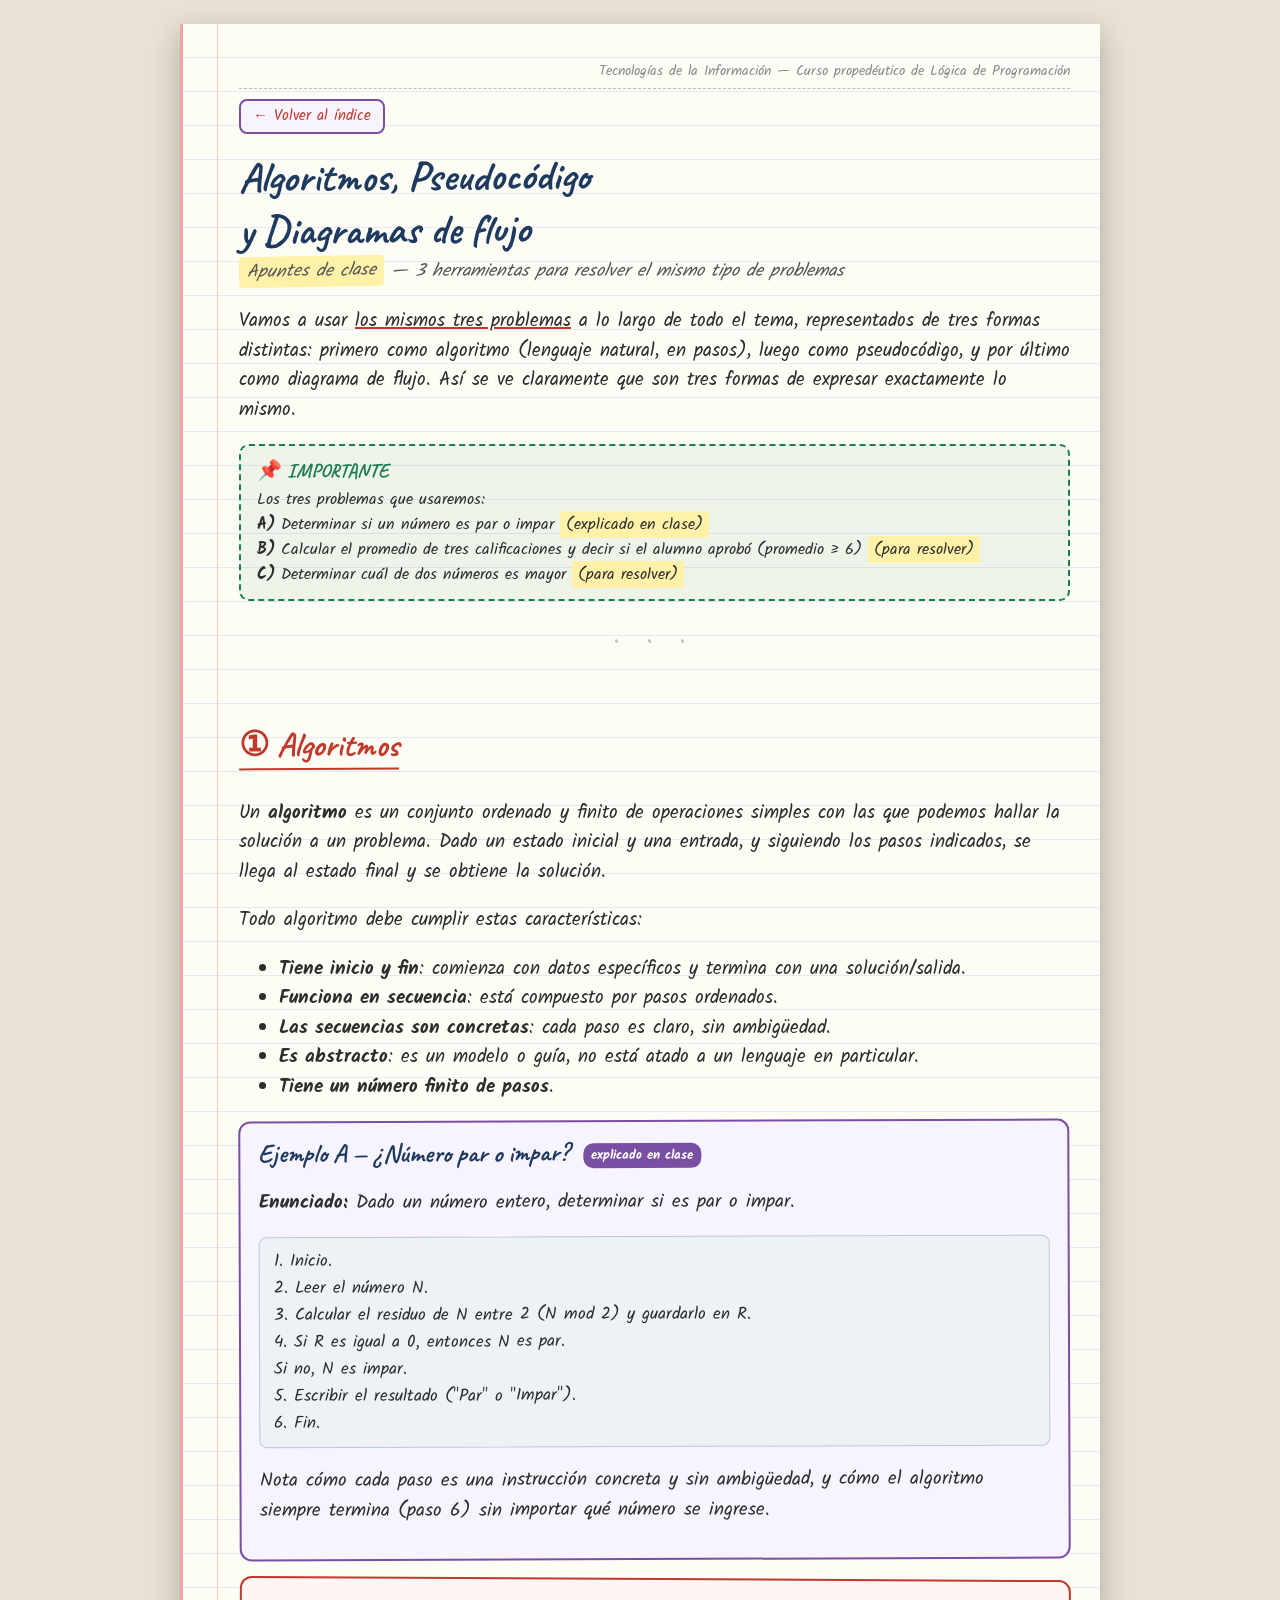
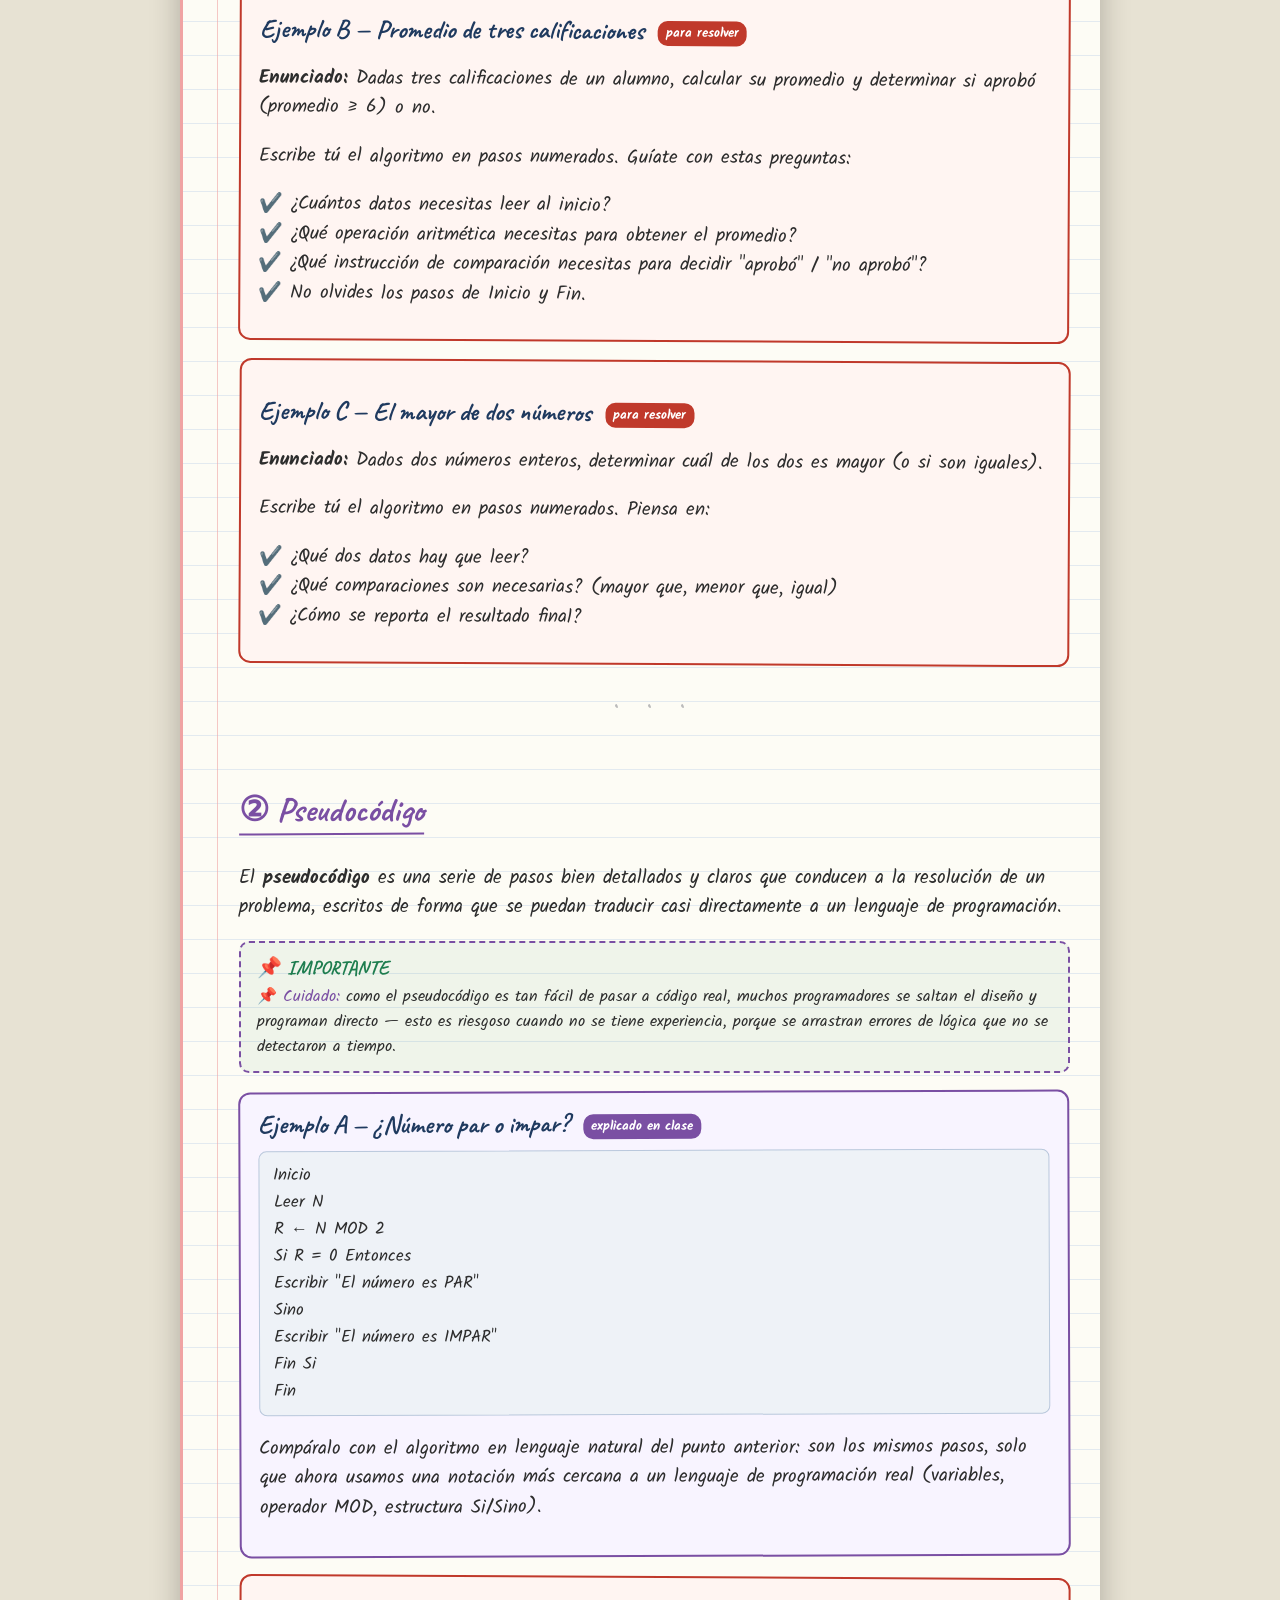
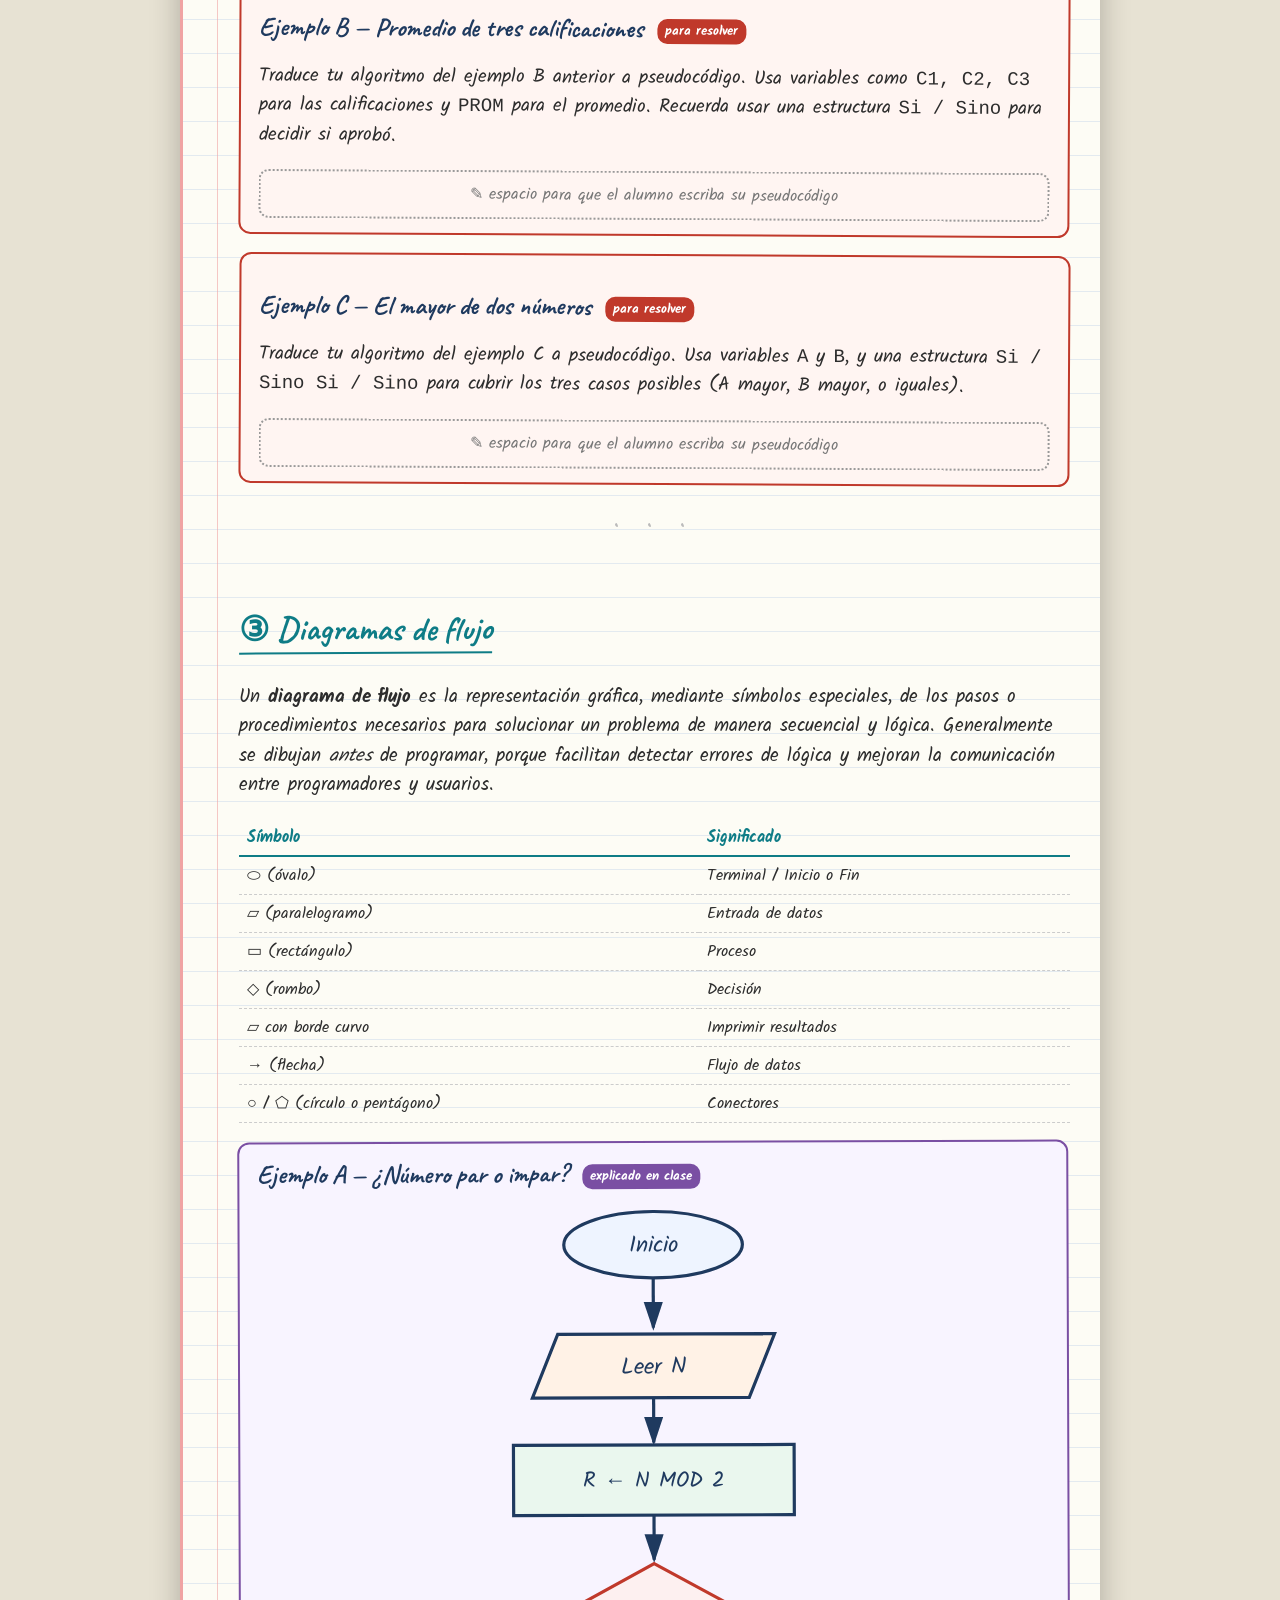
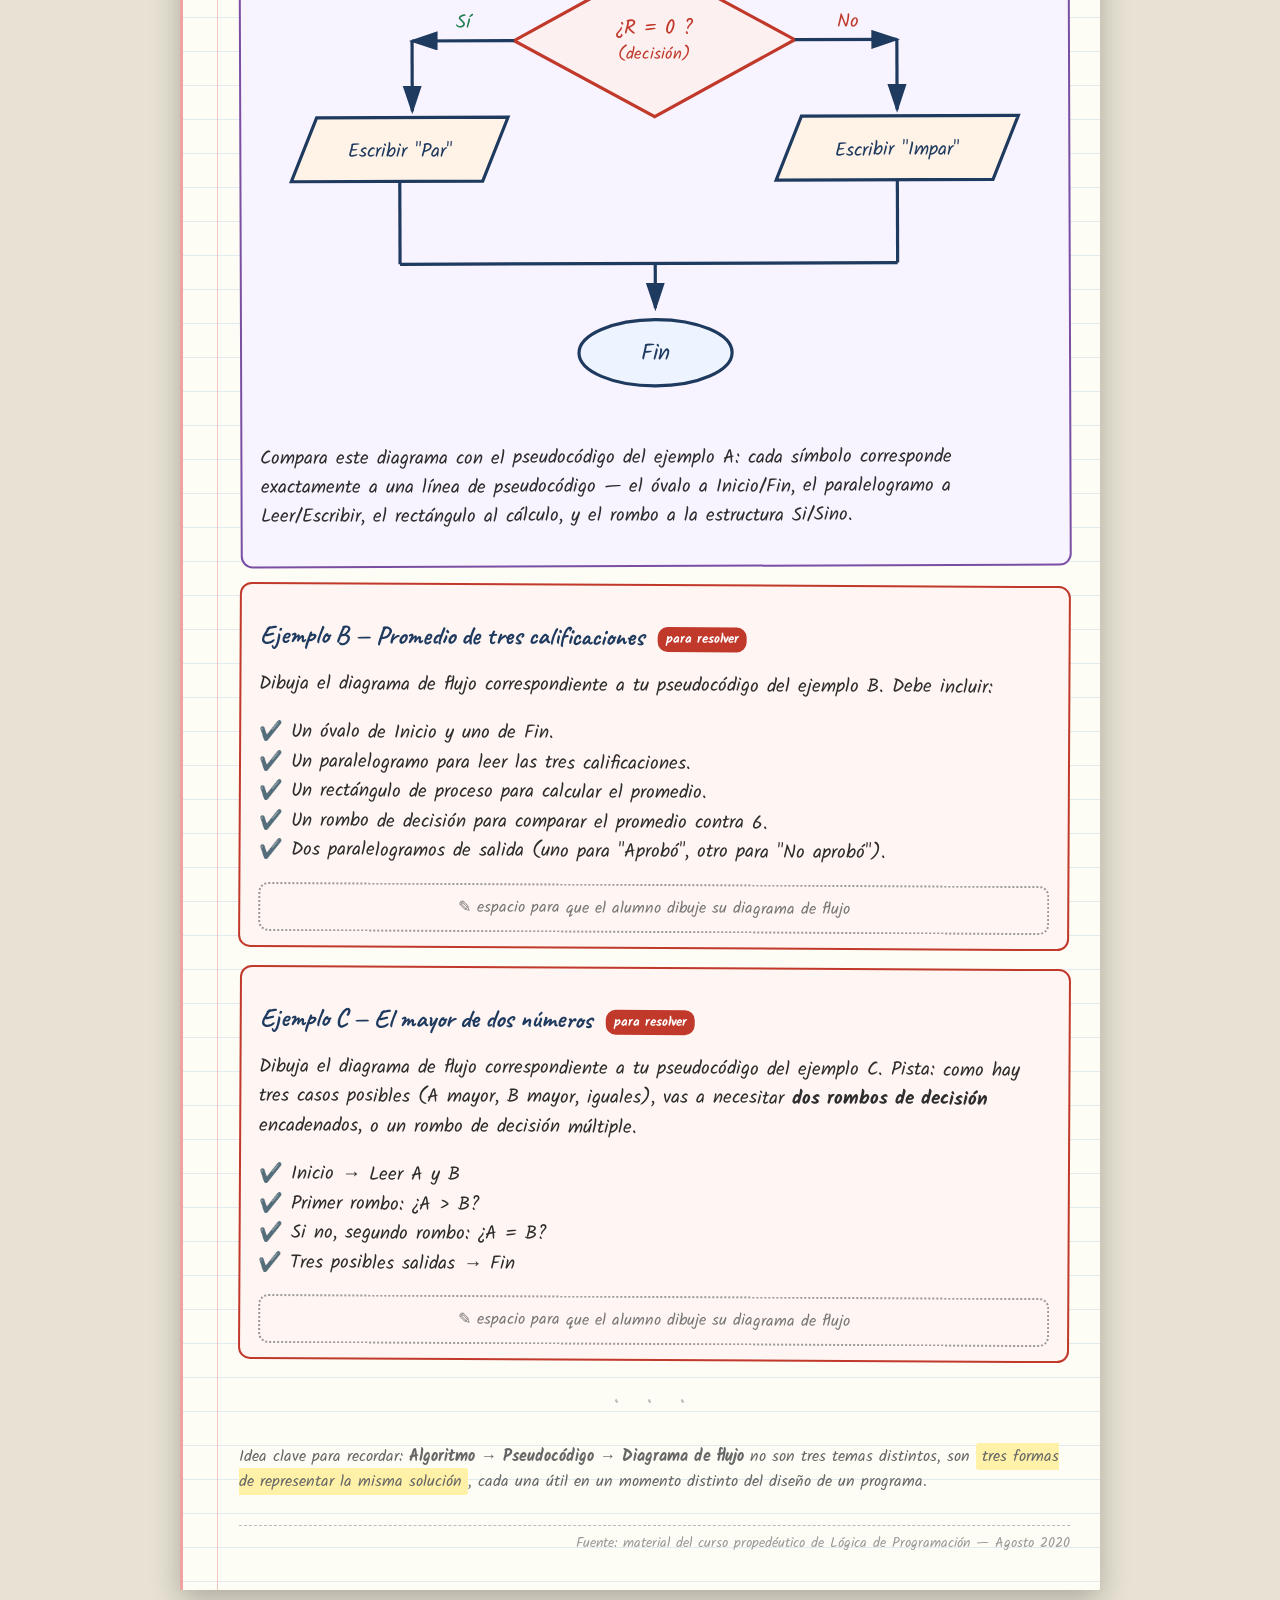
==== algoritmos_pseudocodigo_diagramas_apuntes.html @ a46202a0 "first commit" ====
<!DOCTYPE html>
<html lang="es">
<head>
<meta charset="UTF-8">
<title>Algoritmos, Pseudocódigo y Diagramas de flujo — Apuntes</title>
<style>
@import url('https://fonts.googleapis.com/css2?family=Kalam:wght@300;400;700&family=Caveat:wght@500;700&display=swap');

:root{
  --paper:#fdfcf5;
  --line:#c9d8ea;
  --margin-line:#f0a3a3;
  --ink:#1f3a5f;
  --ink2:#2d2d2d;
  --accent:#c0392b;
  --accent2:#1e7d4f;
  --accent3:#7a4fa3;
  --accent4:#0e7c86;
  --highlight:#fff2a8;
}

*{box-sizing:border-box;}

body{
  margin:0;
  background:#e7e2d3;
  font-family:'Kalam', cursive;
  color:var(--ink2);
  padding:24px 8px;
}

.notebook{
  max-width:920px;
  margin:0 auto;
  background:
    repeating-linear-gradient(
      var(--paper),
      var(--paper) 33px,
      var(--line) 34px
    );
  background-color:var(--paper);
  border-left:3px solid var(--margin-line);
  padding:36px 30px 36px 56px;
  border-radius:2px;
  box-shadow:0 10px 30px rgba(0,0,0,.25);
  position:relative;
}

.notebook::before{
  content:"";
  position:absolute;
  left:34px; top:0; bottom:0;
  width:1px;
  background:var(--margin-line);
  opacity:.6;
}

.header{
  font-family:'Kalam',cursive;
  font-size:14px;
  color:#888;
  text-align:right;
  border-bottom:1px dashed #bbb;
  padding-bottom:6px;
  margin-bottom:10px;
}

h1{
  font-family:'Caveat', cursive;
  font-size:42px;
  color:var(--ink);
  margin:6px 0 2px 0;
  transform:rotate(-0.5deg);
}

.subtitle{
  font-size:18px;
  color:#555;
  margin-bottom:20px;
  font-style:italic;
}

.tag{
  display:inline-block;
  background:var(--highlight);
  padding:1px 8px;
  border-radius:4px;
  transform:rotate(-1deg);
}

h2{
  font-family:'Caveat', cursive;
  font-size:34px;
  color:var(--accent);
  border-bottom:2px solid var(--accent);
  display:inline-block;
  padding-bottom:2px;
  margin-top:38px;
  margin-bottom:10px;
  transform:rotate(-0.3deg);
}

h2.topic-pseudo{ color:var(--accent3); border-color:var(--accent3); }
h2.topic-flow{ color:var(--accent4); border-color:var(--accent4); }

h3{
  font-family:'Caveat', cursive;
  font-size:26px;
  color:var(--ink);
  margin:20px 0 6px 0;
}

p, li{
  font-size:19px;
  line-height:1.55;
}

.note-box{
  border:2px dashed var(--accent2);
  border-radius:10px;
  padding:12px 16px;
  margin:16px 0;
  background:rgba(30,125,79,0.06);
  position:relative;
}
.note-box::before{
  content:"📌 IMPORTANTE";
  font-family:'Caveat',cursive;
  font-weight:700;
  color:var(--accent2);
  font-size:20px;
  display:block;
  margin-bottom:4px;
}

.example{
  border:2px solid var(--accent3);
  border-radius:12px;
  padding:14px 18px;
  margin:18px 0;
  background:#f8f4ff;
  transform:rotate(-0.2deg);
}
.example h3{ margin-top:0; }
.example .badge{
  display:inline-block;
  background:var(--accent3);
  color:#fff;
  font-family:'Kalam',cursive;
  font-size:13px;
  padding:2px 8px;
  border-radius:10px;
  margin-left:8px;
  vertical-align:middle;
}

.exercise{
  border:2px solid var(--accent);
  border-radius:12px;
  padding:14px 18px;
  margin:18px 0;
  background:#fff5f2;
  transform:rotate(0.3deg);
}
.exercise .badge{
  display:inline-block;
  background:var(--accent);
  color:#fff;
  font-family:'Kalam',cursive;
  font-size:13px;
  padding:2px 8px;
  border-radius:10px;
  margin-left:8px;
  vertical-align:middle;
}

.checklist{ list-style:none; padding-left:0; }
.checklist li::before{ content:"✔️ "; }

.underline{
  text-decoration:underline;
  text-decoration-color:var(--accent);
  text-decoration-thickness:2px;
}

.doodle-divider{
  text-align:center;
  color:#bbb;
  font-size:20px;
  letter-spacing:10px;
  margin:26px 0;
}

.footer{
  margin-top:30px;
  text-align:right;
  font-size:14px;
  color:#999;
  border-top:1px dashed #bbb;
  padding-top:6px;
}

.callout-yellow{
  background:var(--highlight);
  padding:1px 6px;
  border-radius:3px;
}

table.symbols{
  width:100%;
  border-collapse:collapse;
  font-family:'Kalam',cursive;
  font-size:16px;
  margin:14px 0 6px 0;
}
table.symbols th{
  text-align:left;
  border-bottom:2px solid var(--accent4);
  padding:5px 8px;
  color:var(--accent4);
}
table.symbols td{
  border-bottom:1px dashed #ccc;
  padding:6px 8px;
  vertical-align:middle;
}

.code-block{
  background:#eef2f7;
  border:1px solid #b9c8dc;
  border-radius:8px;
  padding:10px 14px;
  font-family:'Kalam',cursive;
  font-size:17px;
  white-space:pre-line;
  margin:10px 0;
}

.diagram-wrap{
  text-align:center;
  margin:10px 0 6px 0;
}
.diagram-wrap svg{ max-width:100%; height:auto; }

.blank-note{
  border:2px dotted #999;
  border-radius:10px;
  padding:10px 14px;
  color:#777;
  font-size:16px;
  text-align:center;
  margin-top:10px;
}
</style>
</head>
<body>
<div class="notebook">

  <div class="header">Tecnologías de la Información — Curso propedéutico de Lógica de Programación</div>

  <p style="margin:0 0 14px 0;"><a href="./index.html" style="display:inline-block; font-size:15px; color:var(--accent); text-decoration:none; border:2px solid var(--accent3); border-radius:8px; padding:4px 12px; background:#f8f4ff;">← Volver al índice</a></p>

  <h1>Algoritmos, Pseudocódigo <br>y Diagramas de flujo</h1>
  <div class="subtitle"><span class="tag">Apuntes de clase</span> — 3 herramientas para resolver el mismo tipo de problemas</div>

  <p>Vamos a usar <span class="underline">los mismos tres problemas</span> a lo largo de todo el tema,
  representados de tres formas distintas: primero como algoritmo (lenguaje natural, en pasos),
  luego como pseudocódigo, y por último como diagrama de flujo. Así se ve claramente que
  son tres formas de expresar exactamente lo mismo.</p>

  <div class="note-box">
    Los tres problemas que usaremos:<br>
    <strong>A)</strong> Determinar si un número es par o impar <span class="callout-yellow">(explicado en clase)</span><br>
    <strong>B)</strong> Calcular el promedio de tres calificaciones y decir si el alumno aprobó (promedio ≥ 6) <span class="callout-yellow">(para resolver)</span><br>
    <strong>C)</strong> Determinar cuál de dos números es mayor <span class="callout-yellow">(para resolver)</span>
  </div>

  <div class="doodle-divider">• • •</div>

  <h2>① Algoritmos</h2>

  <p>Un <strong>algoritmo</strong> es un conjunto ordenado y finito de operaciones simples con las
  que podemos hallar la solución a un problema. Dado un estado inicial y una entrada, y siguiendo
  los pasos indicados, se llega al estado final y se obtiene la solución.</p>

  <p>Todo algoritmo debe cumplir estas características:</p>
  <ul>
    <li><strong>Tiene inicio y fin</strong>: comienza con datos específicos y termina con una solución/salida.</li>
    <li><strong>Funciona en secuencia</strong>: está compuesto por pasos ordenados.</li>
    <li><strong>Las secuencias son concretas</strong>: cada paso es claro, sin ambigüedad.</li>
    <li><strong>Es abstracto</strong>: es un modelo o guía, no está atado a un lenguaje en particular.</li>
    <li><strong>Tiene un número finito de pasos</strong>.</li>
  </ul>

  <div class="example">
    <h3>Ejemplo A — ¿Número par o impar? <span class="badge">explicado en clase</span></h3>
    <p><strong>Enunciado:</strong> Dado un número entero, determinar si es par o impar.</p>
    <div class="code-block">1. Inicio.
2. Leer el número N.
3. Calcular el residuo de N entre 2 (N mod 2) y guardarlo en R.
4. Si R es igual a 0, entonces N es par.
   Si no, N es impar.
5. Escribir el resultado ("Par" o "Impar").
6. Fin.</div>
    <p>Nota cómo cada paso es una instrucción concreta y sin ambigüedad, y cómo el algoritmo
    siempre termina (paso 6) sin importar qué número se ingrese.</p>
  </div>

  <div class="exercise">
    <h3>Ejemplo B — Promedio de tres calificaciones <span class="badge">para resolver</span></h3>
    <p><strong>Enunciado:</strong> Dadas tres calificaciones de un alumno, calcular su promedio
    y determinar si aprobó (promedio ≥ 6) o no.</p>
    <p>Escribe tú el algoritmo en pasos numerados. Guíate con estas preguntas:</p>
    <ul class="checklist">
      <li>¿Cuántos datos necesitas leer al inicio?</li>
      <li>¿Qué operación aritmética necesitas para obtener el promedio?</li>
      <li>¿Qué instrucción de comparación necesitas para decidir "aprobó" / "no aprobó"?</li>
      <li>No olvides los pasos de Inicio y Fin.</li>
    </ul>
  </div>

  <div class="exercise">
    <h3>Ejemplo C — El mayor de dos números <span class="badge">para resolver</span></h3>
    <p><strong>Enunciado:</strong> Dados dos números enteros, determinar cuál de los dos es mayor
    (o si son iguales).</p>
    <p>Escribe tú el algoritmo en pasos numerados. Piensa en:</p>
    <ul class="checklist">
      <li>¿Qué dos datos hay que leer?</li>
      <li>¿Qué comparaciones son necesarias? (mayor que, menor que, igual)</li>
      <li>¿Cómo se reporta el resultado final?</li>
    </ul>
  </div>

  <div class="doodle-divider">• • •</div>

  <h2 class="topic-pseudo">② Pseudocódigo</h2>

  <p>El <strong>pseudocódigo</strong> es una serie de pasos bien detallados y claros que conducen
  a la resolución de un problema, escritos de forma que se puedan traducir casi directamente a un
  lenguaje de programación.</p>

  <div class="note-box" style="border-color:var(--accent3);">
    <span style="color:var(--accent3);">📌 Cuidado:</span> como el pseudocódigo es tan fácil de pasar a
    código real, muchos programadores se saltan el diseño y programan directo — esto es riesgoso
    cuando no se tiene experiencia, porque se arrastran errores de lógica que no se detectaron a tiempo.
  </div>

  <div class="example">
    <h3>Ejemplo A — ¿Número par o impar? <span class="badge">explicado en clase</span></h3>
    <div class="code-block">Inicio
Leer N
R ← N MOD 2
Si R = 0 Entonces
    Escribir "El número es PAR"
Sino
    Escribir "El número es IMPAR"
Fin Si
Fin</div>
    <p>Compáralo con el algoritmo en lenguaje natural del punto anterior: son los mismos pasos,
    solo que ahora usamos una notación más cercana a un lenguaje de programación real
    (variables, operador MOD, estructura Si/Sino).</p>
  </div>

  <div class="exercise">
    <h3>Ejemplo B — Promedio de tres calificaciones <span class="badge">para resolver</span></h3>
    <p>Traduce tu algoritmo del ejemplo B anterior a pseudocódigo. Usa variables como
    <code>C1, C2, C3</code> para las calificaciones y <code>PROM</code> para el promedio.
    Recuerda usar una estructura <code>Si / Sino</code> para decidir si aprobó.</p>
    <div class="blank-note">✎ espacio para que el alumno escriba su pseudocódigo</div>
  </div>

  <div class="exercise">
    <h3>Ejemplo C — El mayor de dos números <span class="badge">para resolver</span></h3>
    <p>Traduce tu algoritmo del ejemplo C a pseudocódigo. Usa variables <code>A</code> y
    <code>B</code>, y una estructura <code>Si / Sino Si / Sino</code> para cubrir los tres casos
    posibles (A mayor, B mayor, o iguales).</p>
    <div class="blank-note">✎ espacio para que el alumno escriba su pseudocódigo</div>
  </div>

  <div class="doodle-divider">• • •</div>

  <h2 class="topic-flow">③ Diagramas de flujo</h2>

  <p>Un <strong>diagrama de flujo</strong> es la representación gráfica, mediante símbolos
  especiales, de los pasos o procedimientos necesarios para solucionar un problema de manera
  secuencial y lógica. Generalmente se dibujan <em>antes</em> de programar, porque facilitan
  detectar errores de lógica y mejoran la comunicación entre programadores y usuarios.</p>

  <table class="symbols">
    <tr><th>Símbolo</th><th>Significado</th></tr>
    <tr><td>⬭ (óvalo)</td><td>Terminal / Inicio o Fin</td></tr>
    <tr><td>▱ (paralelogramo)</td><td>Entrada de datos</td></tr>
    <tr><td>▭ (rectángulo)</td><td>Proceso</td></tr>
    <tr><td>◇ (rombo)</td><td>Decisión</td></tr>
    <tr><td>▱ con borde curvo</td><td>Imprimir resultados</td></tr>
    <tr><td>→ (flecha)</td><td>Flujo de datos</td></tr>
    <tr><td>○ / ⬠ (círculo o pentágono)</td><td>Conectores</td></tr>
  </table>

  <div class="example">
    <h3>Ejemplo A — ¿Número par o impar? <span class="badge">explicado en clase</span></h3>
    <div class="diagram-wrap">
<svg viewBox="0 0 620 640" xmlns="http://www.w3.org/2000/svg" font-family="Kalam, cursive">
  <defs>
    <marker id="arrow" markerWidth="10" markerHeight="10" refX="8" refY="3" orient="auto" markerUnits="strokeWidth">
      <path d="M0,0 L0,6 L9,3 z" fill="#1f3a5f"/>
    </marker>
  </defs>

  <!-- Inicio -->
  <ellipse cx="310" cy="35" rx="70" ry="26" fill="#eef4ff" stroke="#1f3a5f" stroke-width="2.5"/>
  <text x="310" y="41" text-anchor="middle" font-size="18" fill="#1f3a5f">Inicio</text>

  <line x1="310" y1="61" x2="310" y2="100" stroke="#1f3a5f" stroke-width="2.5" marker-end="url(#arrow)"/>

  <!-- Leer N (parallelogram) -->
  <polygon points="235,105 405,105 385,155 215,155" fill="#fff2e6" stroke="#1f3a5f" stroke-width="2.5"/>
  <text x="310" y="136" text-anchor="middle" font-size="18" fill="#1f3a5f">Leer N</text>

  <line x1="310" y1="155" x2="310" y2="190" stroke="#1f3a5f" stroke-width="2.5" marker-end="url(#arrow)"/>

  <!-- R <- N MOD 2 (process) -->
  <rect x="200" y="192" width="220" height="55" fill="#eaf7ee" stroke="#1f3a5f" stroke-width="2.5"/>
  <text x="310" y="225" text-anchor="middle" font-size="17" fill="#1f3a5f">R ← N MOD 2</text>

  <line x1="310" y1="247" x2="310" y2="282" stroke="#1f3a5f" stroke-width="2.5" marker-end="url(#arrow)"/>

  <!-- Decision diamond -->
  <polygon points="310,285 420,345 310,405 200,345" fill="#fdf0f0" stroke="#c0392b" stroke-width="2.5"/>
  <text x="310" y="340" text-anchor="middle" font-size="16" fill="#c0392b">¿R = 0 ?</text>
  <text x="310" y="360" text-anchor="middle" font-size="13" fill="#c0392b">(decisión)</text>

  <!-- Sí branch (left) -->
  <line x1="200" y1="345" x2="120" y2="345" stroke="#1f3a5f" stroke-width="2.5" marker-end="url(#arrow)"/>
  <text x="160" y="335" text-anchor="middle" font-size="15" fill="#1e7d4f">Sí</text>
  <line x1="120" y1="345" x2="120" y2="400" stroke="#1f3a5f" stroke-width="2.5" marker-end="url(#arrow)"/>
  <polygon points="45,405 195,405 175,455 25,455" fill="#fff2e6" stroke="#1f3a5f" stroke-width="2.5"/>
  <text x="110" y="436" text-anchor="middle" font-size="15" fill="#1f3a5f">Escribir "Par"</text>

  <!-- No branch (right) -->
  <line x1="420" y1="345" x2="500" y2="345" stroke="#1f3a5f" stroke-width="2.5" marker-end="url(#arrow)"/>
  <text x="462" y="335" text-anchor="middle" font-size="15" fill="#c0392b">No</text>
  <line x1="500" y1="345" x2="500" y2="400" stroke="#1f3a5f" stroke-width="2.5" marker-end="url(#arrow)"/>
  <polygon points="425,405 595,405 575,455 405,455" fill="#fff2e6" stroke="#1f3a5f" stroke-width="2.5"/>
  <text x="500" y="436" text-anchor="middle" font-size="15" fill="#1f3a5f">Escribir "Impar"</text>

  <!-- Merge down to Fin -->
  <line x1="110" y1="455" x2="110" y2="520" stroke="#1f3a5f" stroke-width="2.5"/>
  <line x1="500" y1="455" x2="500" y2="520" stroke="#1f3a5f" stroke-width="2.5"/>
  <line x1="110" y1="520" x2="500" y2="520" stroke="#1f3a5f" stroke-width="2.5"/>
  <line x1="310" y1="520" x2="310" y2="555" stroke="#1f3a5f" stroke-width="2.5" marker-end="url(#arrow)"/>

  <!-- Fin -->
  <ellipse cx="310" cy="590" rx="60" ry="26" fill="#eef4ff" stroke="#1f3a5f" stroke-width="2.5"/>
  <text x="310" y="596" text-anchor="middle" font-size="18" fill="#1f3a5f">Fin</text>
</svg>
    </div>
    <p>Compara este diagrama con el pseudocódigo del ejemplo A: cada símbolo corresponde
    exactamente a una línea de pseudocódigo — el óvalo a Inicio/Fin, el paralelogramo a Leer/Escribir,
    el rectángulo al cálculo, y el rombo a la estructura Si/Sino.</p>
  </div>

  <div class="exercise">
    <h3>Ejemplo B — Promedio de tres calificaciones <span class="badge">para resolver</span></h3>
    <p>Dibuja el diagrama de flujo correspondiente a tu pseudocódigo del ejemplo B. Debe incluir:</p>
    <ul class="checklist">
      <li>Un óvalo de Inicio y uno de Fin.</li>
      <li>Un paralelogramo para leer las tres calificaciones.</li>
      <li>Un rectángulo de proceso para calcular el promedio.</li>
      <li>Un rombo de decisión para comparar el promedio contra 6.</li>
      <li>Dos paralelogramos de salida (uno para "Aprobó", otro para "No aprobó").</li>
    </ul>
    <div class="blank-note">✎ espacio para que el alumno dibuje su diagrama de flujo</div>
  </div>

  <div class="exercise">
    <h3>Ejemplo C — El mayor de dos números <span class="badge">para resolver</span></h3>
    <p>Dibuja el diagrama de flujo correspondiente a tu pseudocódigo del ejemplo C. Pista: como hay
    tres casos posibles (A mayor, B mayor, iguales), vas a necesitar <strong>dos rombos de decisión</strong>
    encadenados, o un rombo de decisión múltiple.</p>
    <ul class="checklist">
      <li>Inicio → Leer A y B</li>
      <li>Primer rombo: ¿A &gt; B?</li>
      <li>Si no, segundo rombo: ¿A = B?</li>
      <li>Tres posibles salidas → Fin</li>
    </ul>
    <div class="blank-note">✎ espacio para que el alumno dibuje su diagrama de flujo</div>
  </div>

  <div class="doodle-divider">• • •</div>
  <p style="font-size:16px;color:#666;">Idea clave para recordar: <strong>Algoritmo → Pseudocódigo → Diagrama de flujo</strong>
  no son tres temas distintos, son <span class="callout-yellow">tres formas de representar la misma solución</span>,
  cada una útil en un momento distinto del diseño de un programa.</p>

  <div class="footer">Fuente: material del curso propedéutico de Lógica de Programación — Agosto 2020</div>

</div>
</body>
</html>
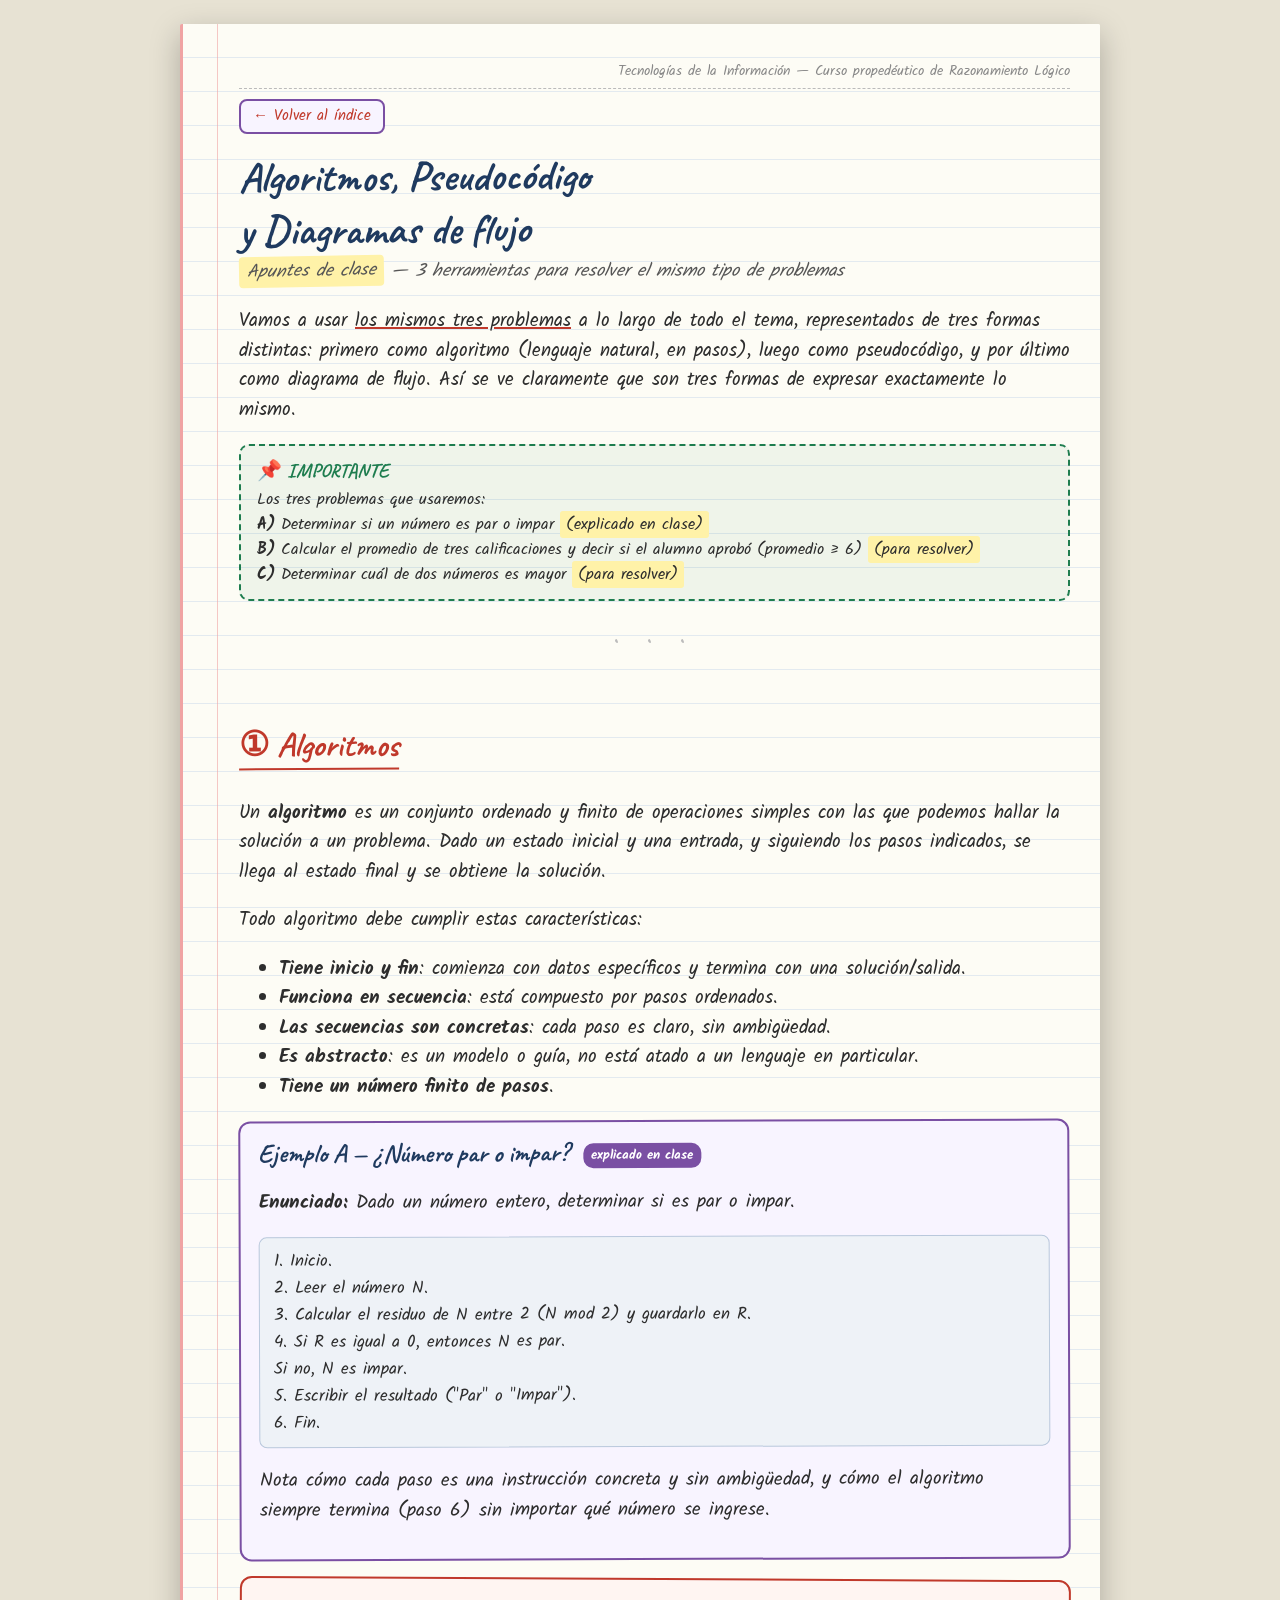
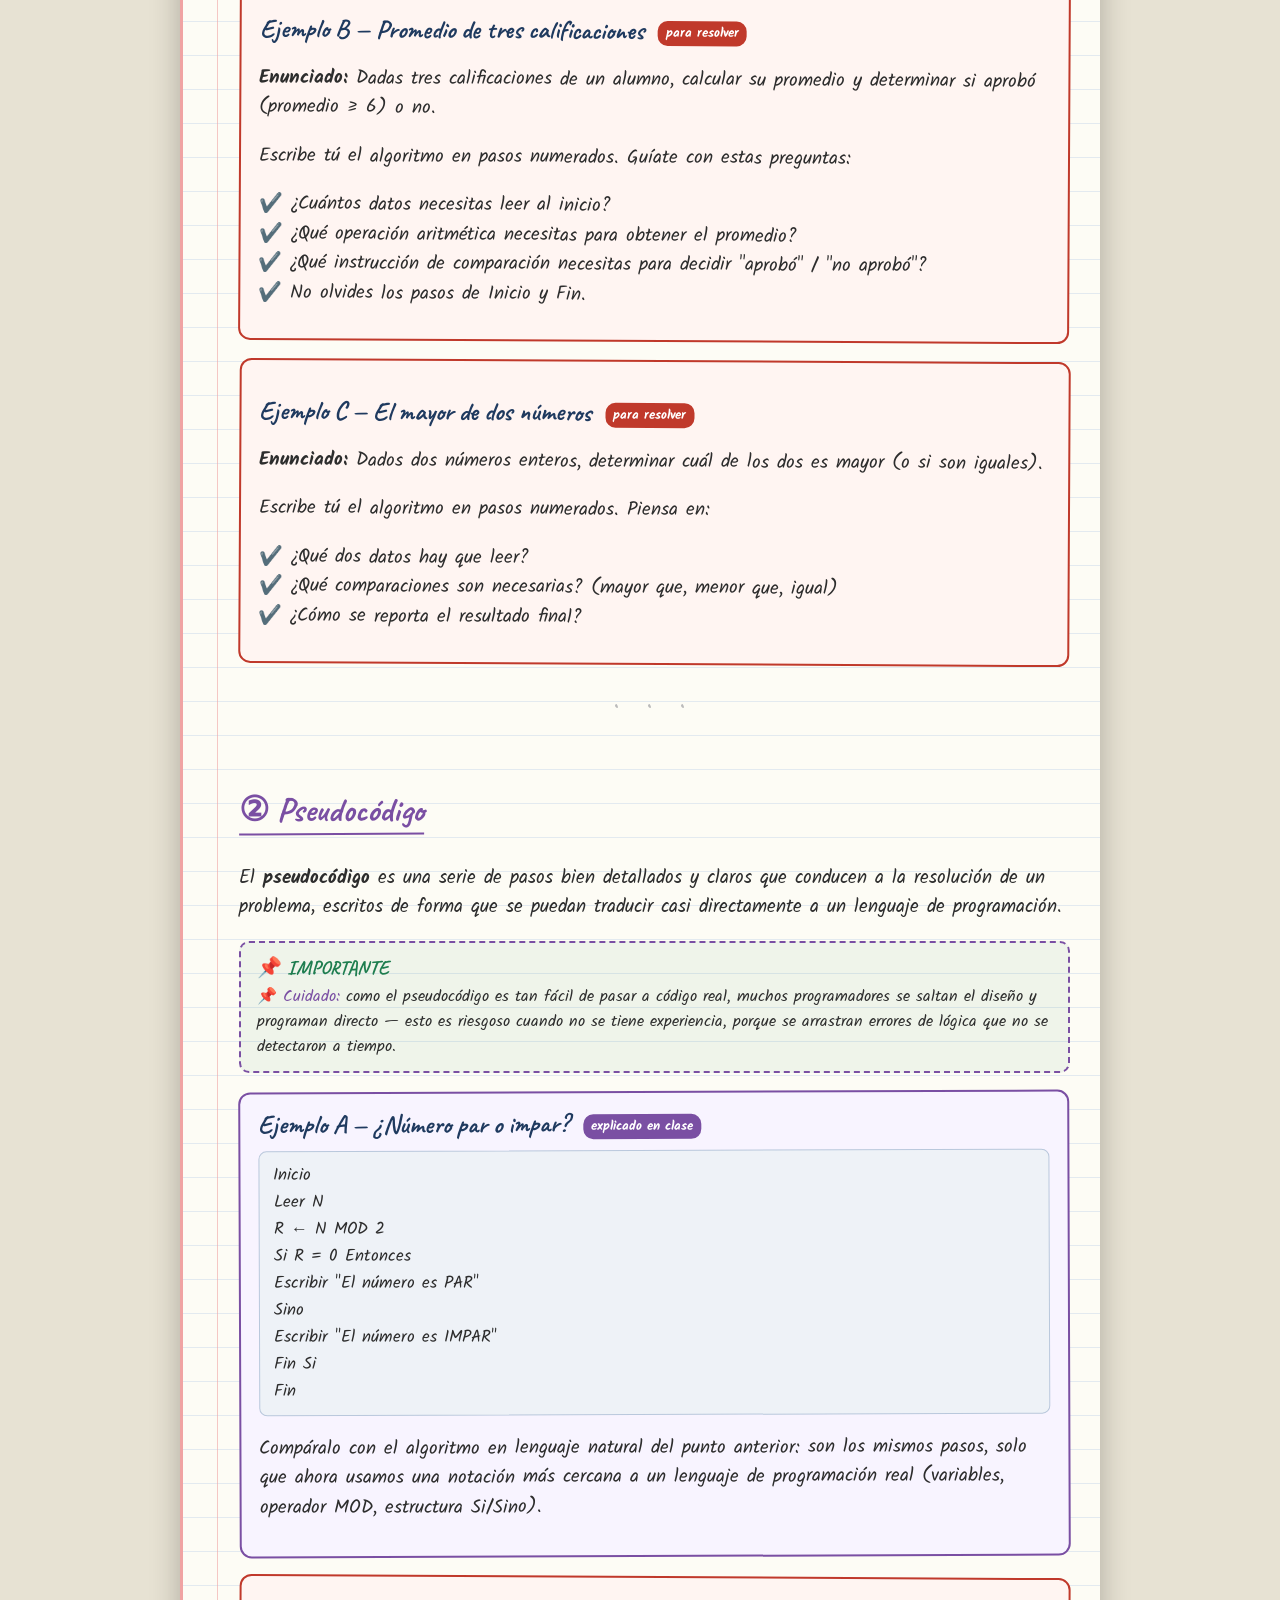
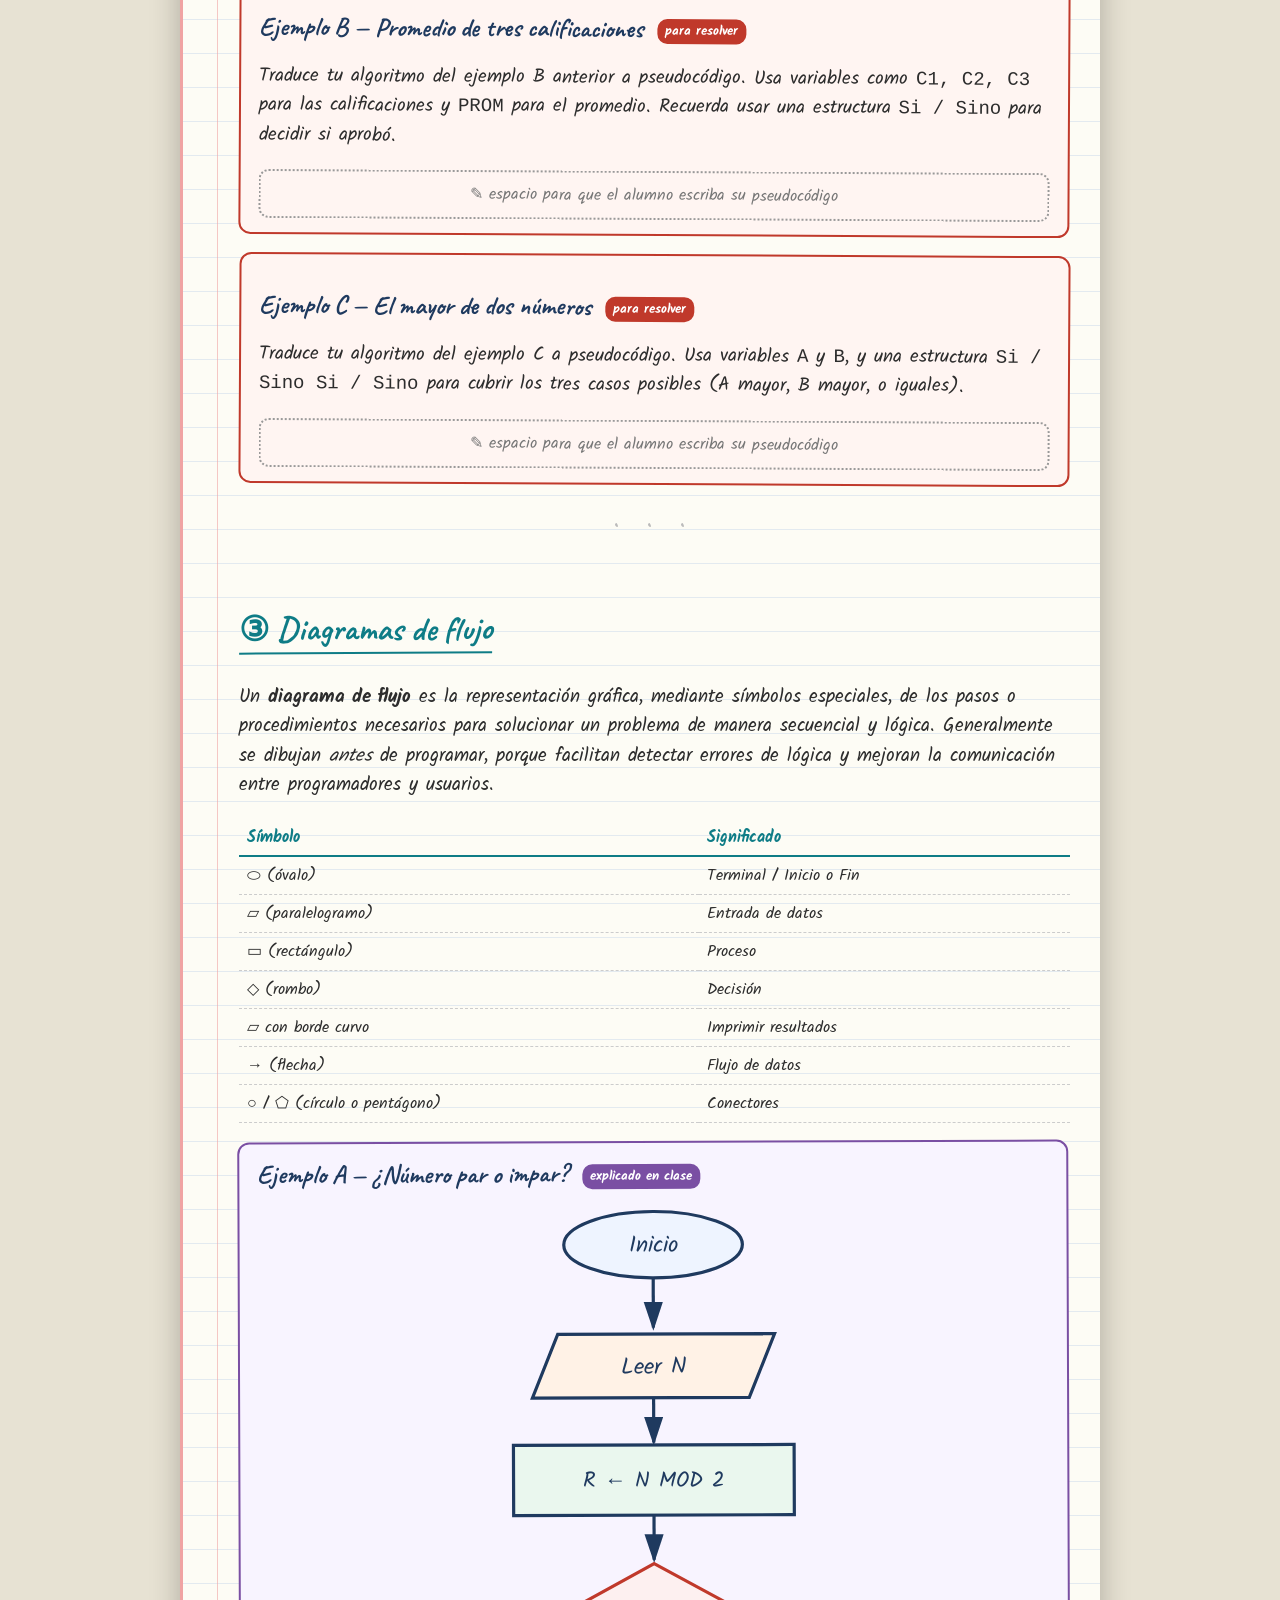
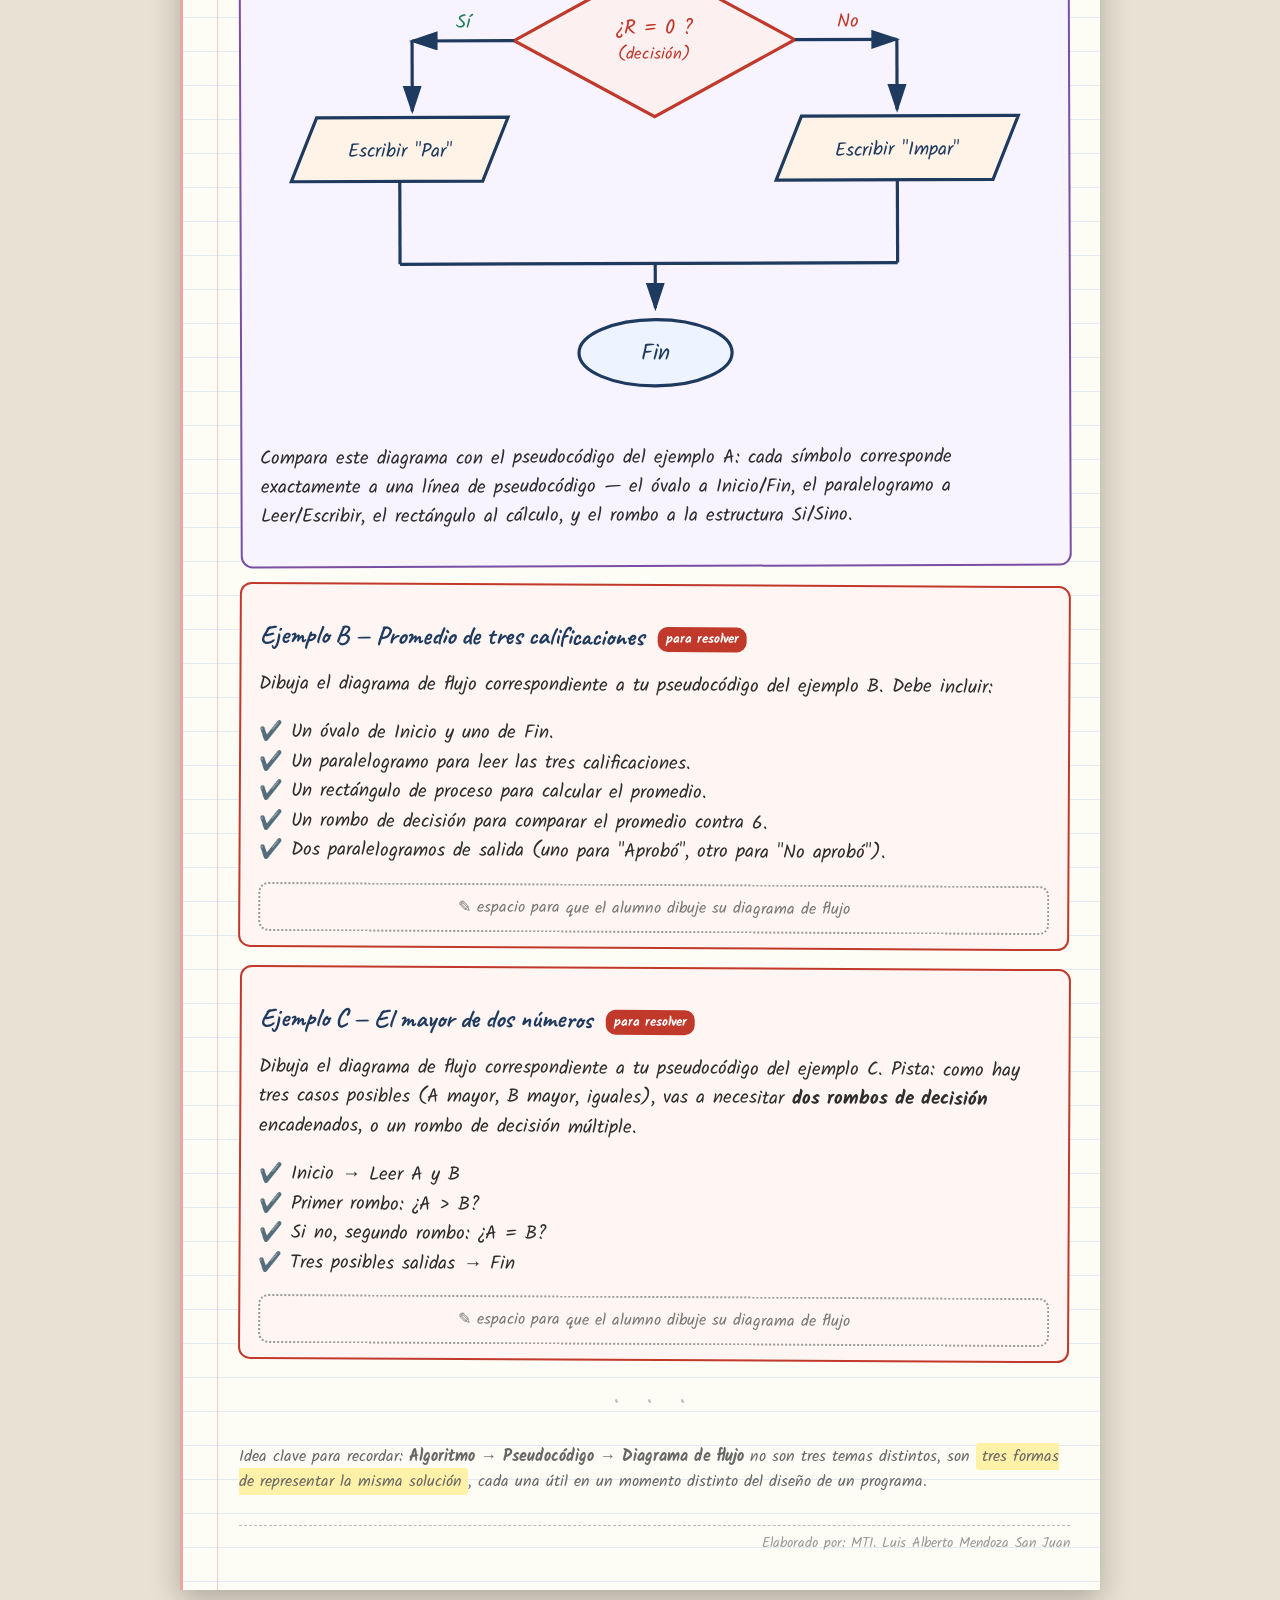
==== commit cb406eca: "feat: add interactive exercises for operator hierarchy and operators and update course material inde" ====
--- a/algoritmos_pseudocodigo_diagramas_apuntes.html
+++ b/algoritmos_pseudocodigo_diagramas_apuntes.html
@@ -256,7 +256,7 @@
 <body>
 <div class="notebook">
 
-  <div class="header">Tecnologías de la Información — Curso propedéutico de Lógica de Programación</div>
+  <div class="header">Tecnologías de la Información — Curso propedéutico de Razonamiento Lógico</div>
 
   <p style="margin:0 0 14px 0;"><a href="./index.html" style="display:inline-block; font-size:15px; color:var(--accent); text-decoration:none; border:2px solid var(--accent3); border-radius:8px; padding:4px 12px; background:#f8f4ff;">← Volver al índice</a></p>
 
@@ -492,7 +492,7 @@
   no son tres temas distintos, son <span class="callout-yellow">tres formas de representar la misma solución</span>,
   cada una útil en un momento distinto del diseño de un programa.</p>
 
-  <div class="footer">Fuente: material del curso propedéutico de Lógica de Programación — Agosto 2020</div>
+  <div class="footer">Elaborado por: MTI. Luis Alberto Mendoza San Juan</div>
 
 </div>
 </body>
